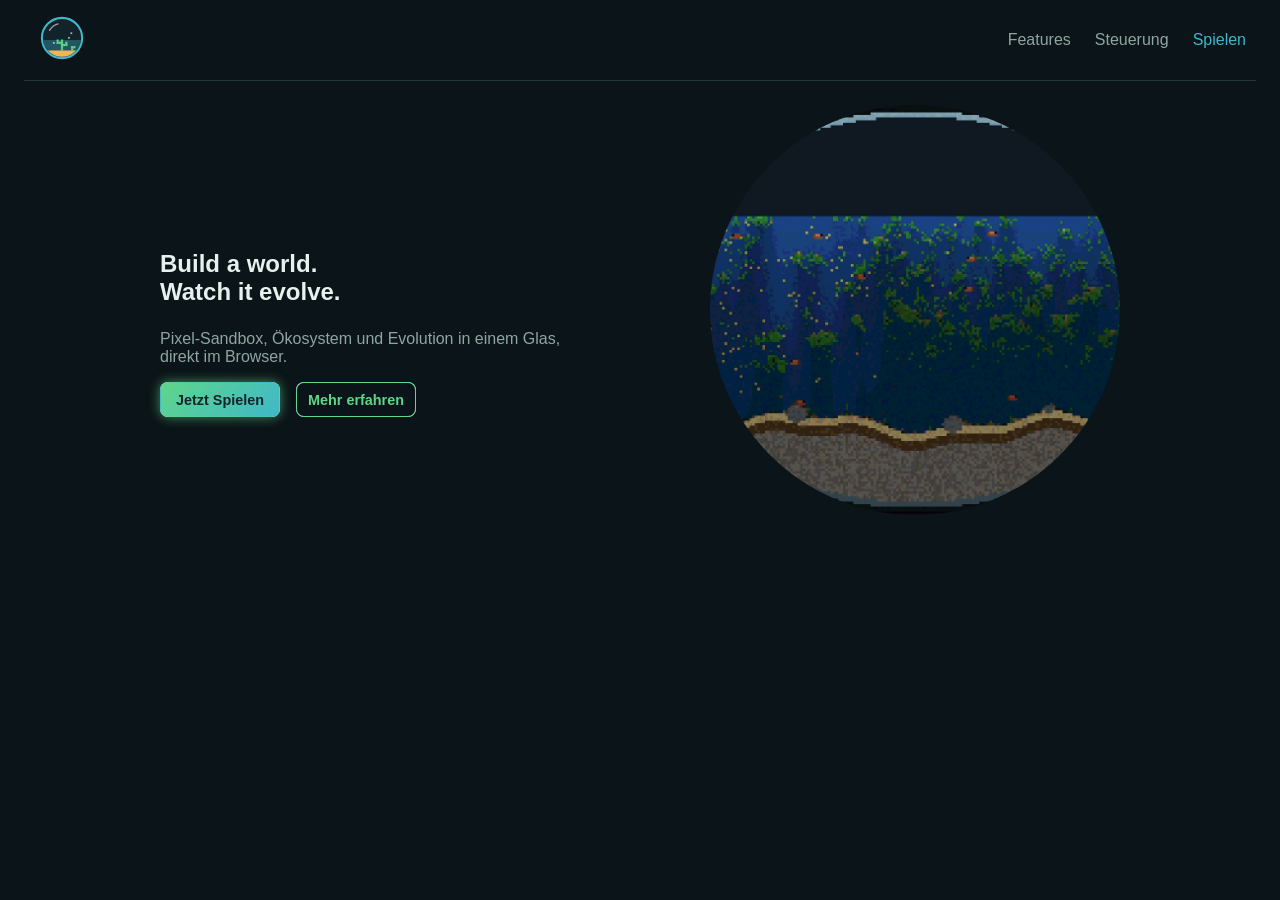
==== index.html @ 042089c2 "Add files to repository" ====
<!DOCTYPE html>
<html lang="en">

<head>
    <meta charset="UTF-8">
    <meta name="viewport" content="width=device-width, initial-scale=1.0">
    <link rel="stylesheet" href="/public/styles/stylesheet.css">
    <title>Biome Lab</title>
</head>

<body>

    <!--navigation bar-->
    <nav class="navbar">

        <ul>
            <li>
                <a href="/"><img src="public/img/biome-lab-icon.svg" alt="Logo" class="logo"></a>
            </li>
            <li><a href="/">Features</a></li>
            <li><a href="/about">Steuerung</a></li>
            <li><a class="navlinkplay" href="/public/sites/biosphere.html">Spielen</a></li>
        </ul>
    </nav>

    <!--Front Page Content-->
    <main>
        <section class="frontpage">
            <div class="frontpage-content">
                <h2>Build a world.<br>Watch it evolve.</h2>
                <p>Pixel-Sandbox, Ökosystem und Evolution in einem Glas,<br> direkt im Browser.</p>
                <div class="frontpage-buttons">
                    <button><a href="/public/sites/biosphere.html" class="play-button">Jetzt Spielen</a></button>
                    <button><a href="/about" class="learn-more-button">Mehr erfahren</a></button>
                </div>
            </div>
            <div class="frontpage-visual">
                <img src="public/img/Aufzeichnung%202026-11-12%20004327.gif" alt="Biome Lab Simulation" class="frontpage-gif">
            </div>
        </section>


</body>

</html>
---- public/styles/stylesheet.css ----
body {
    background-color: #0B1418;
    margin: 0;
    padding: 0;
    font-family: 'inter', sans-serif;
}


/* Navbar Style */

.navbar ul {
    list-style-type: none;
    padding: 10px;
    display: flex;
    gap: 1.5rem;
    justify-content: flex-end;
    margin: 1.5rem;
    margin-top: 0rem;
    border-bottom: 1px solid #22383F;
}

.navbar li {
    display: inline;
    display: flex;
    flex-direction: column;
    justify-content: center;
}

.navbar li:first-child {
    margin-right: auto;
}

.navbar a {
    text-decoration: none;
    color: #8FA6A0;
    font-size: 1rem;
    transition: color 0.3s ease;
}

.navbar a:hover {
    color: #5FD68A;
}

.navlinkplay {
    color: #3FB8C9 !important;
}

.navlinkplay:hover {
    color: #F2B45A !important;
}

.logo {
    height: 3.5rem;
}


/* Front Page Style */

.frontpage {
    display: flex;
    align-items: center;
    justify-content: space-between;
    min-height: calc(50vh - 6rem);
    padding: 0 10rem;
    box-sizing: border-box;
}

.frontpage-content {
    display: flex;
    flex-direction: column;
    align-items: flex-start;
    text-align: left;
    flex: 1;
    color: #8FA6A0;
    justify-content: center;
    min-width: 0;
}

.frontpage-visual {
    width: clamp(14rem, 32vw, 40rem);
    aspect-ratio: 1;
    flex-shrink: 0;
    border-radius: 50%;
    overflow: hidden;
}

.frontpage-gif {
    display: block;
    width: 100%;
    height: 100%;
    object-fit: cover;
    object-position: center;
}

@media (max-width: 700px) {
    .frontpage {
        flex-direction: column;
        align-items: stretch;
        justify-content: center;
        gap: 2rem;
        padding: 2rem;
    }
    .frontpage-visual {
        width: min(70vw, 24rem);
        align-self: center;
    }
}

.frontpage-content h1 {
    font-size: 3rem;
    margin-bottom: 1rem;
    color: #E6F0EC;
    font-family: Press start 2P, sans-serif;
}

.frontpage-content h2 {
    font-size: 1.5rem;
    margin-top: 3rem;
    margin-bottom: 0.5rem;
    color: #E6F0EC;
    font-family: Press start 2P, sans-serif;
}

.frontpage-buttons {
    display: flex;
    gap: 1rem;
}

.frontpage-content button {
    border: none;
    width: 7.5rem;
    height: 2.2rem;
    box-sizing: border-box;
    padding: 0;
    border-radius: 0.5rem;
    cursor: pointer;
    transition: background-color 0.3s ease;
}

.play-button {
    background: linear-gradient(135deg, #5FD68A, #3FB8C9);
    display: flex;
    align-items: center;
    justify-content: center;
    color: #13232A;
    text-decoration: none;
    font-size: 0.9rem;
    font-weight: bold;
    box-sizing: border-box;
    border: 1px solid transparent;
    border-radius: 0.5rem;
    width: 100%;
    height: 100%;
    transition: background-color 0.3s ease, box-shadow 0.3s ease;
    box-shadow: 0 0 12px rgba(95, 214, 138, 0.65);
}

.learn-more-button {
    background-color: #0B1418;
    display: flex;
    align-items: center;
    justify-content: center;
    color: #5FD68A;
    text-decoration: none;
    font-size: 0.9rem;
    font-weight: bold;
    box-sizing: border-box;
    border: 1px solid #5FD68A;
    border-radius: 0.5rem;
    width: 100%;
    height: 100%;
    transition: background-color 0.3s ease, box-shadow 0.3s ease;
}

.learn-more-button:hover {
    background: #5FD68A;
    color: #0B1418;
    border-color: linear-gradient(315deg, #5FD68A, #F2B45A);
    border-radius: 0.5rem;
    box-shadow: 0 0 12px rgba(63, 184, 201, 0.65);
}

.play-button:hover {
    background: linear-gradient(315deg, #5FD68A, #3FB8C9);
    color: #0B1418;
    border-radius: 0.5rem;
    box-shadow: 0 0 18px rgba(63, 184, 201, 0.85);
}
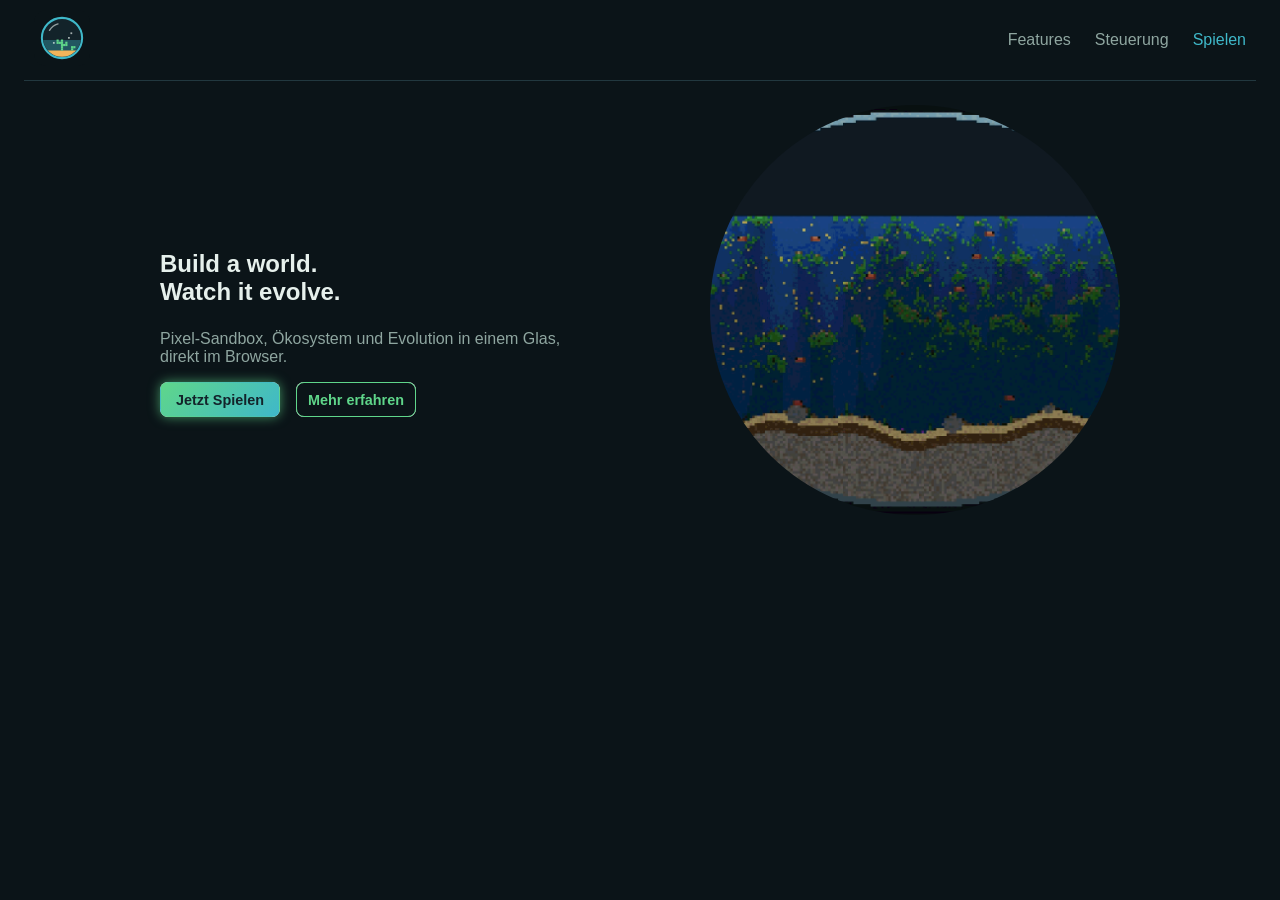
==== commit 1e70e3ae: "Remove leading slash from stylesheet and links" ====
--- a/index.html
+++ b/index.html
@@ -4,7 +4,7 @@
 <head>
     <meta charset="UTF-8">
     <meta name="viewport" content="width=device-width, initial-scale=1.0">
-    <link rel="stylesheet" href="/public/styles/stylesheet.css">
+    <link rel="stylesheet" href="public/styles/stylesheet.css">
     <title>Biome Lab</title>
 </head>
 
@@ -19,7 +19,7 @@
             </li>
             <li><a href="/">Features</a></li>
             <li><a href="/about">Steuerung</a></li>
-            <li><a class="navlinkplay" href="/public/sites/biosphere.html">Spielen</a></li>
+            <li><a class="navlinkplay" href="public/sites/biosphere.html">Spielen</a></li>
         </ul>
     </nav>
 
@@ -30,7 +30,7 @@
                 <h2>Build a world.<br>Watch it evolve.</h2>
                 <p>Pixel-Sandbox, Ökosystem und Evolution in einem Glas,<br> direkt im Browser.</p>
                 <div class="frontpage-buttons">
-                    <button><a href="/public/sites/biosphere.html" class="play-button">Jetzt Spielen</a></button>
+                    <button><a href="public/sites/biosphere.html" class="play-button">Jetzt Spielen</a></button>
                     <button><a href="/about" class="learn-more-button">Mehr erfahren</a></button>
                 </div>
             </div>
@@ -42,4 +42,4 @@
 
 </body>
 
-</html>+</html>
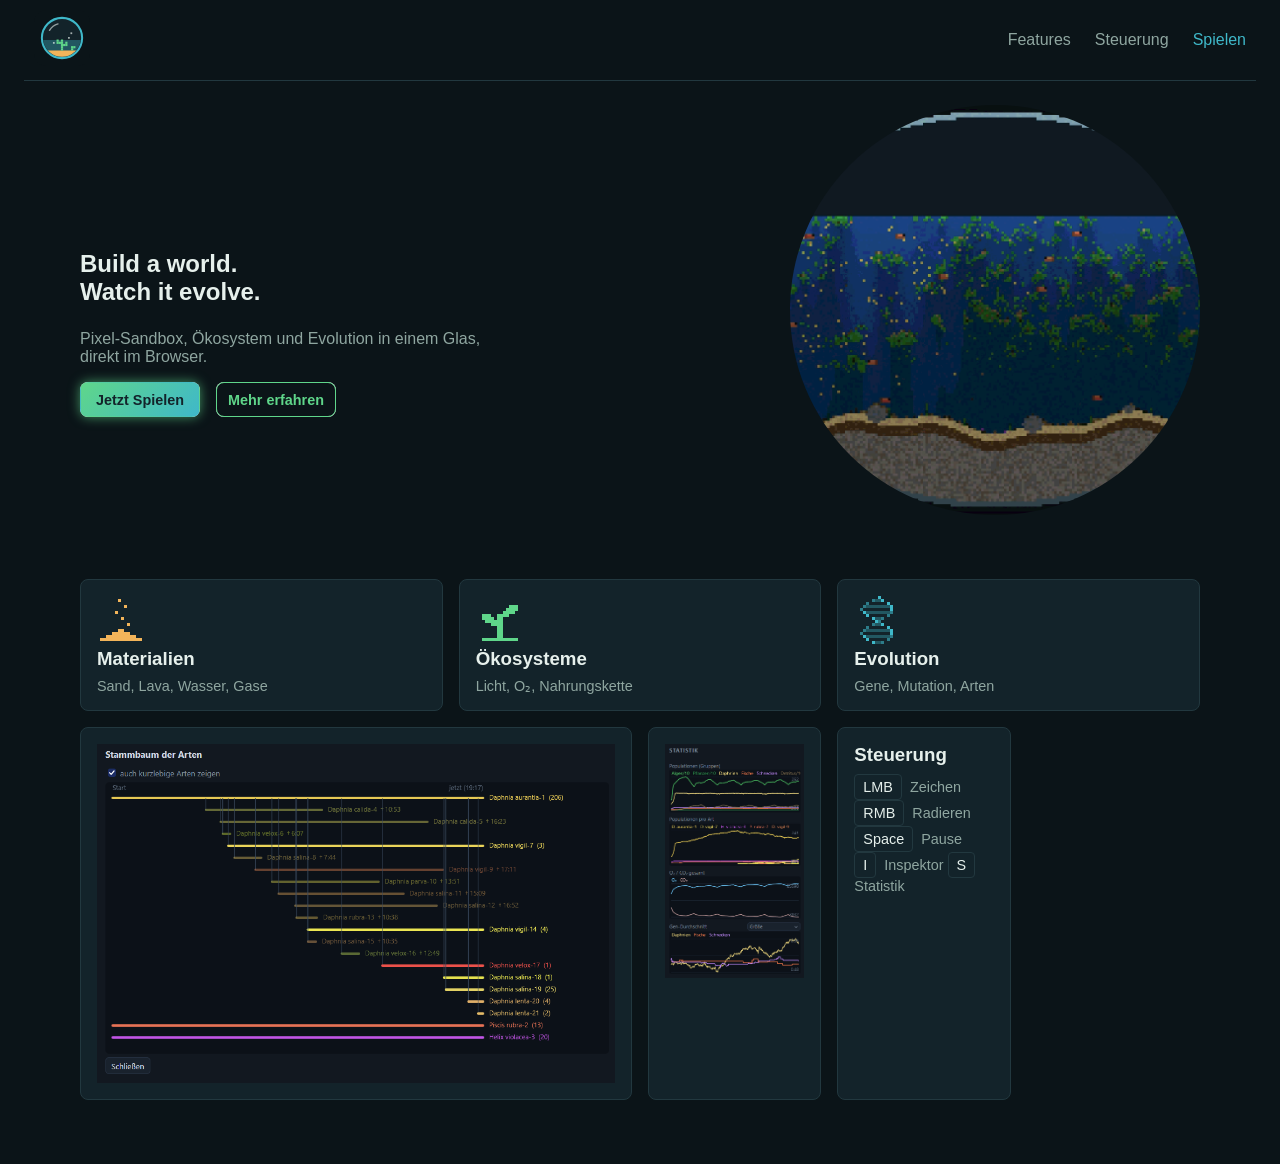
==== commit 9d125a51: "neue karten" ====
--- a/index.html
+++ b/index.html
@@ -39,7 +39,35 @@
             </div>
         </section>
 
+        <section class="features">
+            <div>
+                <svg xmlns="http://www.w3.org/2000/svg" viewBox="0 0 16 16" width="48" height="48" fill="#F2B45A" shape-rendering="crispEdges" role="img"><title>Materialien</title><rect x="1" y="14" width="1" height="1"/><rect x="2" y="14" width="1" height="1"/><rect x="3" y="13" width="1" height="1"/><rect x="3" y="14" width="1" height="1"/><rect x="4" y="13" width="1" height="1"/><rect x="4" y="14" width="1" height="1"/><rect x="5" y="12" width="1" height="1"/><rect x="5" y="13" width="1" height="1"/><rect x="5" y="14" width="1" height="1"/><rect x="6" y="5" width="1" height="1"/><rect x="6" y="12" width="1" height="1"/><rect x="6" y="13" width="1" height="1"/><rect x="6" y="14" width="1" height="1"/><rect x="7" y="1" width="1" height="1"/><rect x="7" y="11" width="1" height="1"/><rect x="7" y="12" width="1" height="1"/><rect x="7" y="13" width="1" height="1"/><rect x="7" y="14" width="1" height="1"/><rect x="8" y="7" width="1" height="1"/><rect x="8" y="11" width="1" height="1"/><rect x="8" y="12" width="1" height="1"/><rect x="8" y="13" width="1" height="1"/><rect x="8" y="14" width="1" height="1"/><rect x="9" y="3" width="1" height="1"/><rect x="9" y="12" width="1" height="1"/><rect x="9" y="13" width="1" height="1"/><rect x="9" y="14" width="1" height="1"/><rect x="10" y="9" width="1" height="1"/><rect x="10" y="12" width="1" height="1"/><rect x="10" y="13" width="1" height="1"/><rect x="10" y="14" width="1" height="1"/><rect x="11" y="13" width="1" height="1"/><rect x="11" y="14" width="1" height="1"/><rect x="12" y="13" width="1" height="1"/><rect x="12" y="14" width="1" height="1"/><rect x="13" y="14" width="1" height="1"/><rect x="14" y="14" width="1" height="1"/></svg>
+                <h3>Materialien</h3>
+                <p>Sand, Lava, Wasser, Gase</p>
+            </div>
+            <div>
+                <svg xmlns="http://www.w3.org/2000/svg" viewBox="0 0 16 16" width="48" height="48" fill="#5FD68A" shape-rendering="crispEdges" role="img"><title>Ökosystem</title><rect x="2" y="6" width="1" height="1"/><rect x="2" y="7" width="1" height="1"/><rect x="2" y="14" width="1" height="1"/><rect x="3" y="6" width="1" height="1"/><rect x="3" y="7" width="1" height="1"/><rect x="3" y="8" width="1" height="1"/><rect x="3" y="14" width="1" height="1"/><rect x="4" y="6" width="1" height="1"/><rect x="4" y="7" width="1" height="1"/><rect x="4" y="8" width="1" height="1"/><rect x="4" y="14" width="1" height="1"/><rect x="5" y="7" width="1" height="1"/><rect x="5" y="8" width="1" height="1"/><rect x="5" y="9" width="1" height="1"/><rect x="5" y="14" width="1" height="1"/><rect x="6" y="8" width="1" height="1"/><rect x="6" y="9" width="1" height="1"/><rect x="6" y="14" width="1" height="1"/><rect x="7" y="6" width="1" height="1"/><rect x="7" y="7" width="1" height="1"/><rect x="7" y="8" width="1" height="1"/><rect x="7" y="9" width="1" height="1"/><rect x="7" y="10" width="1" height="1"/><rect x="7" y="11" width="1" height="1"/><rect x="7" y="12" width="1" height="1"/><rect x="7" y="13" width="1" height="1"/><rect x="7" y="14" width="1" height="1"/><rect x="8" y="6" width="1" height="1"/><rect x="8" y="7" width="1" height="1"/><rect x="8" y="8" width="1" height="1"/><rect x="8" y="9" width="1" height="1"/><rect x="8" y="10" width="1" height="1"/><rect x="8" y="11" width="1" height="1"/><rect x="8" y="12" width="1" height="1"/><rect x="8" y="13" width="1" height="1"/><rect x="8" y="14" width="1" height="1"/><rect x="9" y="5" width="1" height="1"/><rect x="9" y="6" width="1" height="1"/><rect x="9" y="14" width="1" height="1"/><rect x="10" y="4" width="1" height="1"/><rect x="10" y="5" width="1" height="1"/><rect x="10" y="6" width="1" height="1"/><rect x="10" y="14" width="1" height="1"/><rect x="11" y="3" width="1" height="1"/><rect x="11" y="4" width="1" height="1"/><rect x="11" y="5" width="1" height="1"/><rect x="11" y="14" width="1" height="1"/><rect x="12" y="3" width="1" height="1"/><rect x="12" y="4" width="1" height="1"/><rect x="12" y="5" width="1" height="1"/><rect x="12" y="14" width="1" height="1"/><rect x="13" y="3" width="1" height="1"/><rect x="13" y="4" width="1" height="1"/><rect x="13" y="14" width="1" height="1"/></svg>
+                <h3>Ökosysteme</h3>
+                <p>Licht, O₂, Nahrungskette</p>
+            </div>
+            <div>
+                <svg xmlns="http://www.w3.org/2000/svg" viewBox="0 0 16 16" width="48" height="48" fill="#3FB8C9" shape-rendering="crispEdges" role="img"><title>Evolution</title><rect x="4" y="3" width="1" height="1" opacity="0.35"/><rect x="4" y="5" width="1" height="1" opacity="0.35"/><rect x="4" y="11" width="1" height="1" opacity="0.35"/><rect x="4" y="13" width="1" height="1" opacity="0.35"/><rect x="5" y="3" width="1" height="1" opacity="0.35"/><rect x="5" y="5" width="1" height="1" opacity="0.35"/><rect x="5" y="11" width="1" height="1" opacity="0.35"/><rect x="5" y="13" width="1" height="1" opacity="0.35"/><rect x="6" y="3" width="1" height="1" opacity="0.35"/><rect x="6" y="5" width="1" height="1" opacity="0.35"/><rect x="6" y="11" width="1" height="1" opacity="0.35"/><rect x="6" y="13" width="1" height="1" opacity="0.35"/><rect x="7" y="1" width="1" height="1" opacity="0.35"/><rect x="7" y="3" width="1" height="1" opacity="0.35"/><rect x="7" y="5" width="1" height="1" opacity="0.35"/><rect x="7" y="7" width="1" height="1" opacity="0.35"/><rect x="7" y="9" width="1" height="1" opacity="0.35"/><rect x="7" y="11" width="1" height="1" opacity="0.35"/><rect x="7" y="13" width="1" height="1" opacity="0.35"/><rect x="7" y="15" width="1" height="1" opacity="0.35"/><rect x="8" y="1" width="1" height="1" opacity="0.35"/><rect x="8" y="3" width="1" height="1" opacity="0.35"/><rect x="8" y="5" width="1" height="1" opacity="0.35"/><rect x="8" y="7" width="1" height="1" opacity="0.35"/><rect x="8" y="9" width="1" height="1" opacity="0.35"/><rect x="8" y="11" width="1" height="1" opacity="0.35"/><rect x="8" y="13" width="1" height="1" opacity="0.35"/><rect x="8" y="15" width="1" height="1" opacity="0.35"/><rect x="9" y="3" width="1" height="1" opacity="0.35"/><rect x="9" y="5" width="1" height="1" opacity="0.35"/><rect x="9" y="11" width="1" height="1" opacity="0.35"/><rect x="9" y="13" width="1" height="1" opacity="0.35"/><rect x="10" y="3" width="1" height="1" opacity="0.35"/><rect x="10" y="5" width="1" height="1" opacity="0.35"/><rect x="10" y="11" width="1" height="1" opacity="0.35"/><rect x="10" y="13" width="1" height="1" opacity="0.35"/><rect x="11" y="3" width="1" height="1" opacity="0.35"/><rect x="11" y="5" width="1" height="1" opacity="0.35"/><rect x="11" y="11" width="1" height="1" opacity="0.35"/><rect x="11" y="13" width="1" height="1" opacity="0.35"/><rect x="2" y="4" width="1" height="1" opacity="0.6"/><rect x="2" y="12" width="1" height="1" opacity="0.6"/><rect x="3" y="3" width="1" height="1" opacity="0.6"/><rect x="3" y="11" width="1" height="1" opacity="0.6"/><rect x="4" y="2" width="1" height="1" opacity="0.6"/><rect x="4" y="10" width="1" height="1" opacity="0.6"/><rect x="6" y="1" width="1" height="1" opacity="0.6"/><rect x="6" y="9" width="1" height="1" opacity="0.6"/><rect x="8" y="0" width="1" height="1" opacity="0.6"/><rect x="8" y="8" width="1" height="1" opacity="0.6"/><rect x="9" y="7" width="1" height="1" opacity="0.6"/><rect x="9" y="15" width="1" height="1" opacity="0.6"/><rect x="11" y="6" width="1" height="1" opacity="0.6"/><rect x="11" y="14" width="1" height="1" opacity="0.6"/><rect x="12" y="5" width="1" height="1" opacity="0.6"/><rect x="12" y="13" width="1" height="1" opacity="0.6"/><rect x="3" y="5" width="1" height="1"/><rect x="3" y="13" width="1" height="1"/><rect x="4" y="6" width="1" height="1"/><rect x="4" y="14" width="1" height="1"/><rect x="6" y="7" width="1" height="1"/><rect x="6" y="15" width="1" height="1"/><rect x="7" y="8" width="1" height="1"/><rect x="8" y="0" width="1" height="1"/><rect x="9" y="1" width="1" height="1"/><rect x="9" y="9" width="1" height="1"/><rect x="11" y="2" width="1" height="1"/><rect x="11" y="10" width="1" height="1"/><rect x="12" y="3" width="1" height="1"/><rect x="12" y="4" width="1" height="1"/><rect x="12" y="11" width="1" height="1"/><rect x="12" y="12" width="1" height="1"/></svg>
+                <h3>Evolution</h3>
+                <p>Gene, Mutation, Arten</p>
+            </div>
+            <div>
+                <img src="public/img/Stammbaum.png" alt="">
+            </div>
+            <div>
+                <img src="public/img/Statistik.png" alt="">
+            </div>
+            <div>
+                <h3>Steuerung</h3>
+                <p><span class="controlboxes">LMB</span>Zeichen <span class="controlboxes">RMB</span>Radieren<span class="controlboxes">Space</span>Pause <span class="controlboxes">I</span>Inspektor <span class="controlboxes">S</span>Statistik</p>
+            </div>
+        </section>
+
 
 </body>
 
-</html>
+</html>
--- a/public/styles/stylesheet.css
+++ b/public/styles/stylesheet.css
@@ -61,7 +61,7 @@
     align-items: center;
     justify-content: space-between;
     min-height: calc(50vh - 6rem);
-    padding: 0 10rem;
+    padding: 0 5rem;
     box-sizing: border-box;
 }
 
@@ -185,4 +185,68 @@
     color: #0B1418;
     border-radius: 0.5rem;
     box-shadow: 0 0 18px rgba(63, 184, 201, 0.85);
+}
+
+.features {
+    display: grid;
+    grid-template-columns: repeat(6, minmax(0, 1fr));
+    gap: 1rem;
+    padding: 4rem 5rem;
+    box-sizing: border-box;
+}
+
+.features div:nth-child(-n+3) {
+    grid-column: span 2;
+}
+
+.features div:nth-child(n+4) {
+    grid-column: span 3;
+    width: fit-content;
+    max-width: 100%;
+    justify-self: center;
+}
+
+.features div:nth-child(n+4) img {
+    display: block;
+    max-width: 100%;
+    height: auto;
+}
+
+.features div:nth-child(n+5) {
+    grid-column: span 1;
+    width: fit-content;
+    max-width: 100%;
+    justify-self: center;
+}
+
+.features div {
+    background-color: #13232A;
+    border: 1px solid #22383F;
+    border-radius: 0.5rem;
+    padding: 1rem 1rem 1rem 1rem;
+}
+
+.features h3 {
+    margin-top: 0;
+    margin-bottom: 0.5rem;
+    color: #E6F0EC;
+    font-family: Press start 2P, sans-serif;
+}
+
+.features p {
+    color: #8FA6A0;
+    font-size: 0.9rem;
+    margin-top: 0.5rem;
+    margin-bottom: 0;
+}
+
+.controlboxes {
+    display: inline-block;
+    background-color: #13232A;
+    border: 1px solid #22383F;
+    border-radius: 0.25rem;
+    padding: 0.25rem 0.5rem;
+    margin-right: 0.5rem;
+    font-size: 0.9rem;
+    color: #E6F0EC;
 }
